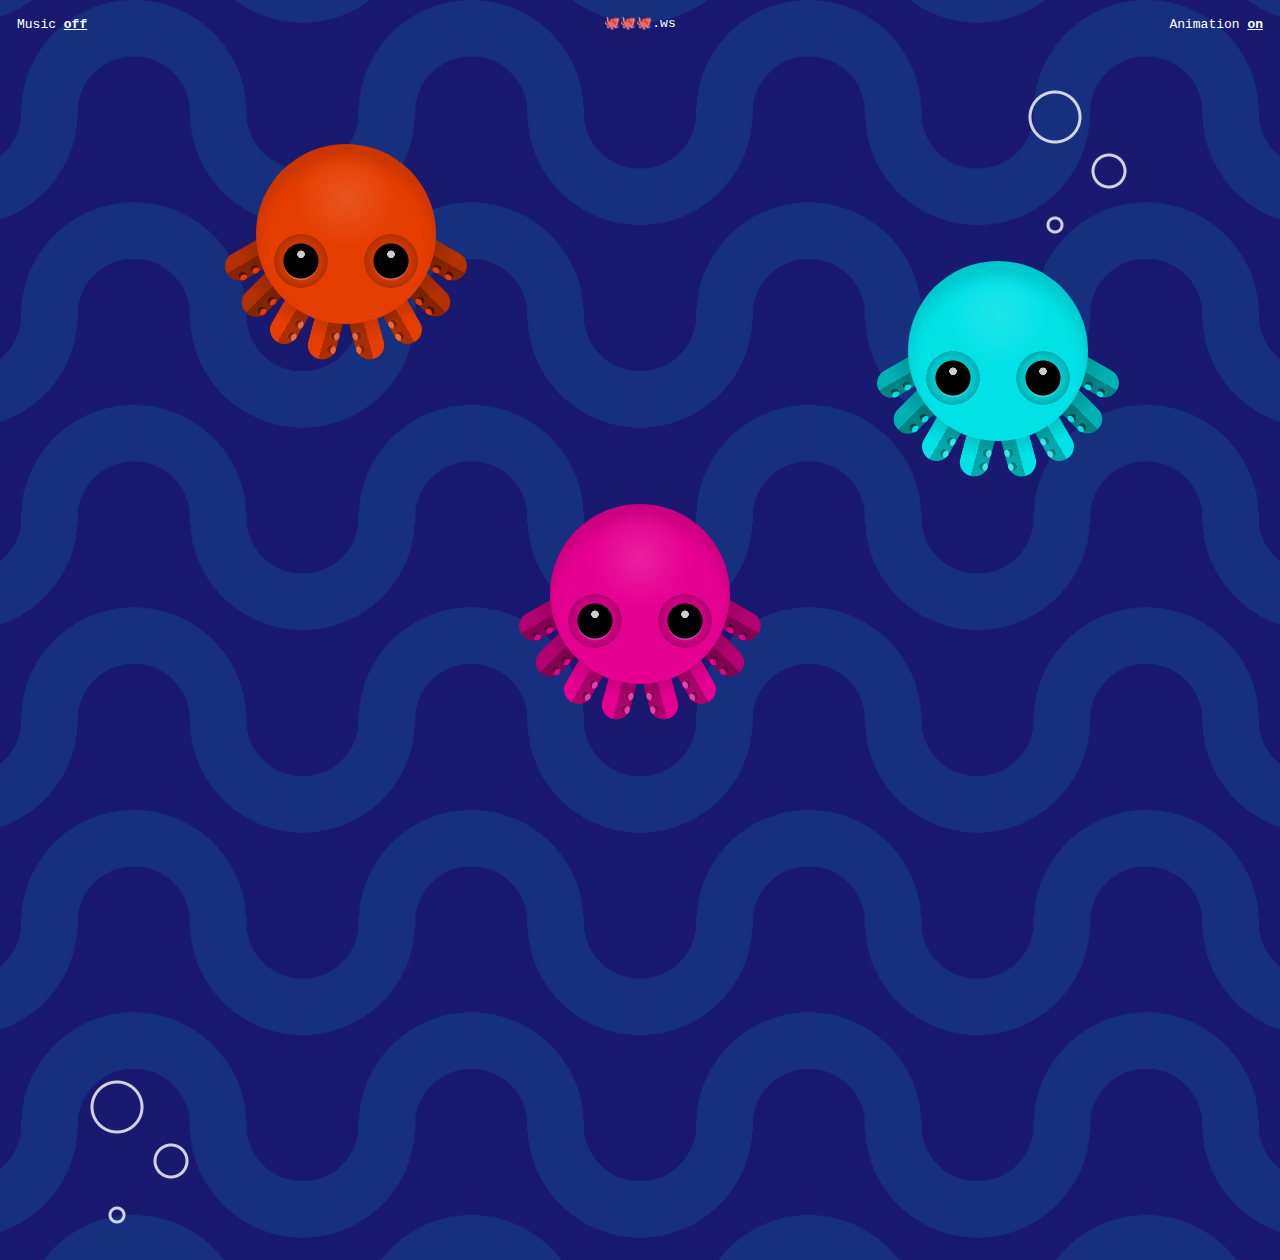
==== index.html @ 1b845355 "move to root" ====
<!DOCTYPE html> <html lang="en"> <head> <meta charset="UTF-8"> <meta name="viewport" content="width=device-width,initial-scale=1"> <title>🐙🐙🐙</title> <link rel="icon" href="https://fav.farm/🐙"> <link rel="stylesheet" href="styles.css"> </head> <body> <div class="🐙"> <div class="arm"></div> <div class="arm"></div> <div class="arm"></div> <div class="arm"></div> <div class="arm"></div> <div class="arm"></div> <div class="arm"></div> <div class="arm"></div> </div> <div class="🐙"> <div class="arm"></div> <div class="arm"></div> <div class="arm"></div> <div class="arm"></div> <div class="arm"></div> <div class="arm"></div> <div class="arm"></div> <div class="arm"></div> </div> <div class="🐙"> <div class="arm"></div> <div class="arm"></div> <div class="arm"></div> <div class="arm"></div> <div class="arm"></div> <div class="arm"></div> <div class="arm"></div> <div class="arm"></div> </div> <div class="⚪️"></div> <div class="⚪️"></div> <div class="aniToggle"> <input id="animate" name="animate" type="checkbox" checked="checked"> <label for="animate">Animation</label> </div> <div class="musicToggle"> <input id="music" name="music" type="checkbox"> <label for="music">Music</label> </div> <div id="player"></div> <a class="link" href="//🐙🐙🐙.ws">🐙🐙🐙.ws</a> <script> var tag = document.createElement("script");
      tag.src = "//www.youtube.com/iframe_api";
      var firstScriptTag = document.getElementsByTagName("script")[0];
      firstScriptTag.parentNode.insertBefore(tag, firstScriptTag);
      var player;
      function onYouTubeIframeAPIReady() {
        player = new YT.Player("player", {
          height: "0",
          width: "0",
          videoId: "JTszj4iZUMw",
          events: {
            onReady: onPlayerReady,
          },
        });
      }
      function onPlayerReady() {
        player.setVolume(50);
        music.addEventListener("change", () => {
          if (music.checked) {
            player.playVideo();
          } else {
            player.pauseVideo();
          }
        });
      } </script> </body> </html>
---- styles.css ----
@charset "UTF-8";@-webkit-keyframes down{0%{background-position:center 37.5vmin}to{background-position:center 37.5vmin;background-position:center calc(15vmin)}}@keyframes down{0%{background-position:center 37.5vmin}to{background-position:center 37.5vmin;background-position:center calc(15vmin)}}@-webkit-keyframes bounce{0%{margin-top:-4vmin}to{margin-top:0}}@keyframes bounce{0%{margin-top:-4vmin}to{margin-top:0}}@-webkit-keyframes float{0%{background-position:0 0;top:calc(100% + 20vmin);-webkit-transform:scale(1);transform:scale(1)}50%{background-position:5vmin 5vmin,7vmin 8vmin,5vmin 0;-webkit-transform:scale(2);transform:scale(2)}to{background-position:0 0;top:-20vmin;-webkit-transform:scale(1.5);transform:scale(1.5)}}@keyframes float{0%{background-position:0 0;top:calc(100% + 20vmin);-webkit-transform:scale(1);transform:scale(1)}50%{background-position:5vmin 5vmin,7vmin 8vmin,5vmin 0;-webkit-transform:scale(2);transform:scale(2)}to{background-position:0 0;top:-20vmin;-webkit-transform:scale(1.5);transform:scale(1.5)}}@-webkit-keyframes arm1{0%{-webkit-transform:translateX(-8.8vmin) rotate(60deg);transform:translateX(-8.8vmin) rotate(60deg)}to{-webkit-transform:translateX(-8.8vmin) rotate(75deg);transform:translateX(-8.8vmin) rotate(75deg)}}@keyframes arm1{0%{-webkit-transform:translateX(-8.8vmin) rotate(60deg);transform:translateX(-8.8vmin) rotate(60deg)}to{-webkit-transform:translateX(-8.8vmin) rotate(75deg);transform:translateX(-8.8vmin) rotate(75deg)}}@-webkit-keyframes arm2{0%{-webkit-transform:translateX(-7.2vmin) rotate(45deg);transform:translateX(-7.2vmin) rotate(45deg)}to{-webkit-transform:translateX(-7.2vmin) rotate(60deg);transform:translateX(-7.2vmin) rotate(60deg)}}@keyframes arm2{0%{-webkit-transform:translateX(-7.2vmin) rotate(45deg);transform:translateX(-7.2vmin) rotate(45deg)}to{-webkit-transform:translateX(-7.2vmin) rotate(60deg);transform:translateX(-7.2vmin) rotate(60deg)}}@-webkit-keyframes arm3{0%{-webkit-transform:translateX(-4.4vmin) rotate(30deg);transform:translateX(-4.4vmin) rotate(30deg)}to{-webkit-transform:translateX(-4.4vmin) rotate(45deg);transform:translateX(-4.4vmin) rotate(45deg)}}@keyframes arm3{0%{-webkit-transform:translateX(-4.4vmin) rotate(30deg);transform:translateX(-4.4vmin) rotate(30deg)}to{-webkit-transform:translateX(-4.4vmin) rotate(45deg);transform:translateX(-4.4vmin) rotate(45deg)}}@-webkit-keyframes arm4{0%{-webkit-transform:translateX(-.6vmin) rotate(15deg);transform:translateX(-.6vmin) rotate(15deg)}to{-webkit-transform:translateX(-.6vmin) rotate(30deg);transform:translateX(-.6vmin) rotate(30deg)}}@keyframes arm4{0%{-webkit-transform:translateX(-.6vmin) rotate(15deg);transform:translateX(-.6vmin) rotate(15deg)}to{-webkit-transform:translateX(-.6vmin) rotate(30deg);transform:translateX(-.6vmin) rotate(30deg)}}@-webkit-keyframes arm5{0%{-webkit-transform:translateX(.6vmin) rotate(-15deg);transform:translateX(.6vmin) rotate(-15deg)}to{-webkit-transform:translateX(.6vmin) rotate(-30deg);transform:translateX(.6vmin) rotate(-30deg)}}@keyframes arm5{0%{-webkit-transform:translateX(.6vmin) rotate(-15deg);transform:translateX(.6vmin) rotate(-15deg)}to{-webkit-transform:translateX(.6vmin) rotate(-30deg);transform:translateX(.6vmin) rotate(-30deg)}}@-webkit-keyframes arm6{0%{-webkit-transform:translateX(4.4vmin) rotate(-30deg);transform:translateX(4.4vmin) rotate(-30deg)}to{-webkit-transform:translateX(4.4vmin) rotate(-45deg);transform:translateX(4.4vmin) rotate(-45deg)}}@keyframes arm6{0%{-webkit-transform:translateX(4.4vmin) rotate(-30deg);transform:translateX(4.4vmin) rotate(-30deg)}to{-webkit-transform:translateX(4.4vmin) rotate(-45deg);transform:translateX(4.4vmin) rotate(-45deg)}}@-webkit-keyframes arm7{0%{-webkit-transform:translateX(7.2vmin) rotate(-45deg);transform:translateX(7.2vmin) rotate(-45deg)}to{-webkit-transform:translateX(7.2vmin) rotate(-60deg);transform:translateX(7.2vmin) rotate(-60deg)}}@keyframes arm7{0%{-webkit-transform:translateX(7.2vmin) rotate(-45deg);transform:translateX(7.2vmin) rotate(-45deg)}to{-webkit-transform:translateX(7.2vmin) rotate(-60deg);transform:translateX(7.2vmin) rotate(-60deg)}}@-webkit-keyframes arm8{0%{-webkit-transform:translateX(8.8vmin) rotate(-60deg);transform:translateX(8.8vmin) rotate(-60deg)}to{-webkit-transform:translateX(8.8vmin) rotate(-75deg);transform:translateX(8.8vmin) rotate(-75deg)}}@keyframes arm8{0%{-webkit-transform:translateX(8.8vmin) rotate(-60deg);transform:translateX(8.8vmin) rotate(-60deg)}to{-webkit-transform:translateX(8.8vmin) rotate(-75deg);transform:translateX(8.8vmin) rotate(-75deg)}}:root{--oct-1:322deg;--oct-2:16deg;--oct-3:181deg}body,html{height:100%}body{align-items:center;-webkit-animation:down 1s linear infinite paused;animation:down 1s linear infinite paused;background-color:#191970;background-image:radial-gradient(circle at 18.75vmin 0,transparent,transparent 6.25vmin,rgba(0,255,255,.1) 6.25vmin,rgba(0,255,255,.1) 12.5vmin,transparent 12.5vmin),radial-gradient(circle at 37.5vmin 22.5vmin,transparent,transparent 6.25vmin,rgba(0,255,255,.1) 6.25vmin,rgba(0,255,255,.1) 12.5vmin,transparent 12.5vmin),radial-gradient(circle at 0 22.5vmin,transparent,transparent 6.25vmin,rgba(0,255,255,.1) 6.25vmin,rgba(0,255,255,.1) 12.5vmin,transparent 12.5vmin);background-position:center 12.5vmin;background-size:37.5vmin 22.5vmin;display:flex;justify-content:center;margin:0;overflow:hidden}.🐙,.🐙::before{position:absolute}.🐙{--hue:100deg;-webkit-animation:bounce 1s infinite alternate paused;animation:bounce 1s infinite alternate paused;background-image:radial-gradient(circle at center 30%,rgba(255,255,255,.125),rgba(255,255,255,0) 33%);border-radius:100%;box-shadow:inset 0 1.6vmin 1.6vmin rgba(0,0,0,.125);flex:0 0 auto;height:20vmin;margin-top:-4vmin;width:20vmin}.🐙,.🐙 .arm{background-color:hwb(var(--hue) 0% 10%)}.🐙::before{background-image:radial-gradient(circle at 18.75% 37.5%,#fffc .4vmin,transparent .44vmin),radial-gradient(circle at 81.25% 37.5%,#fffc .4vmin,transparent .44vmin),radial-gradient(circle at 18.75%center,black 1.9vmin,transparent 2vmin),radial-gradient(circle at 81.25%center,black 1.9vmin,transparent 2vmin),radial-gradient(circle at 18.75% 53.33%,rgba(255,255,255,.33) 1.8vmin,transparent 2vmin),radial-gradient(circle at 81.25% 53.33%,rgba(255,255,255,.33) 1.8vmin,transparent 2vmin),radial-gradient(circle at 18.75%center,hwb(var(--hue) 0% 20%) 2.2vmin,hwb(var(--hue) 0% 30%) 2.92vmin,hwb(var(--hue) 0% 30%) 2.96vmin,transparent 3vmin),radial-gradient(circle at 81.25%center,hwb(var(--hue) 0% 20%) 2.2vmin,hwb(var(--hue) 0% 30%) 2.92vmin,hwb(var(--hue) 0% 30%) 2.96vmin,transparent 3vmin);height:30%;width:80%;bottom:20%;content:"";left:10%}.🐙 .arm::after,.🐙 .arm::before{background-color:hwb(var(--hue) 25% 10%);box-shadow:inset .4vmin 0 0 hwb(var(--hue) 0% 50%)}.🐙 .arm:nth-child(n+5)::after,.🐙 .arm:nth-child(n+5)::before{box-shadow:inset -.4vmin 0 0 hwb(var(--hue) 0% 50%)}.🐙 .arm:first-child,.🐙 .arm:last-child,.🐙 .arm:nth-child(2),.🐙 .arm:nth-child(7){background-color:hwb(var(--hue) 0% 30%)}.🐙 .arm:first-child::after,.🐙 .arm:first-child::before,.🐙 .arm:last-child::after,.🐙 .arm:last-child::before,.🐙 .arm:nth-child(2)::after,.🐙 .arm:nth-child(2)::before,.🐙 .arm:nth-child(7)::after,.🐙 .arm:nth-child(7)::before{background-color:hwb(var(--hue) 0% 10%)}.🐙 .arm:first-child::after,.🐙 .arm:first-child::before,.🐙 .arm:nth-child(2)::after,.🐙 .arm:nth-child(2)::before{box-shadow:inset .4vmin 0 0 hwb(var(--hue) 0% 70%)}.🐙 .arm:last-child::after,.🐙 .arm:last-child::before,.🐙 .arm:nth-child(7)::after,.🐙 .arm:nth-child(7)::before{box-shadow:inset -.4vmin 0 0 hwb(var(--hue) 0% 70%)}.🐙:nth-child(1){--hue:var(--oct-1)}.🐙:nth-child(2){--hue:var(--oct-2)}.🐙:nth-child(3){--hue:var(--oct-3)}.🐙:first-child{top:calc(50% + 10vmin)}.🐙:nth-child(2){left:20%;top:20%}.🐙:nth-child(3){right:15%;top:33%}.arm,.⚪️{position:absolute}.⚪️{-webkit-animation:float 5s linear infinite paused;animation:float 5s linear infinite paused;background-image:radial-gradient(circle at 3vmin 3vmin,transparent calc(3vmin - 4px),rgba(255,255,255,.8) calc(3vmin - 3px),rgba(255,255,255,.8) calc(3vmin - 1px),transparent 3vmin),radial-gradient(circle at 9vmin 9vmin,transparent calc(2vmin - 4px),rgba(255,255,255,.8) calc(2vmin - 3px),rgba(255,255,255,.8) calc(2vmin - 1px),transparent 2vmin),radial-gradient(circle at 3vmin 15vmin,transparent calc(1vmin - 4px),rgba(255,255,255,.8) calc(1vmin - 3px),rgba(255,255,255,.8) calc(1vmin - 1px),transparent 1vmin);height:20vmin;right:8vmin;top:10vmin;width:20vmin;z-index:-2}.⚪️+.⚪️{-webkit-animation-delay:2s;animation-delay:2s;bottom:10vmin;left:10vmin;top:calc(100% + 20vmin)}.arm{-webkit-animation:.5s linear infinite alternate paused;animation:.5s linear infinite alternate paused;border-radius:100px;bottom:0;height:32%;right:50%;width:16%;z-index:-1;background-image:linear-gradient(rgba(0,0,0,.25),transparent 67%),linear-gradient(to left,rgba(0,0,0,.25) 50%,transparent 50%)}.arm::after,.arm::before{border-radius:100%;bottom:12.5%;content:"";height:1vmin;position:absolute;right:0;width:1vmin}.arm::after{bottom:2.4vmin}.arm:nth-child(n+5){background-image:linear-gradient(rgba(0,0,0,.25),transparent 67%),linear-gradient(to right,rgba(0,0,0,.25) 50%,transparent 50%);left:50%}.arm:nth-child(n+5)::after,.arm:nth-child(n+5)::before{left:0}.arm:first-child{-webkit-animation-name:arm1;animation-name:arm1;margin-bottom:4vmin;-webkit-transform:translateX(-8.8vmin) rotate(60deg);transform:translateX(-8.8vmin) rotate(60deg)}.arm:nth-child(2){-webkit-animation-name:arm2;animation-name:arm2;margin-bottom:.4vmin;-webkit-transform:translateX(-7.2vmin) rotate(45deg);transform:translateX(-7.2vmin) rotate(45deg)}.arm:nth-child(3){-webkit-animation-name:arm3;animation-name:arm3;margin-bottom:-2.4vmin;-webkit-transform:translateX(-4.4vmin) rotate(30deg);transform:translateX(-4.4vmin) rotate(30deg)}.arm:nth-child(4),.arm:nth-child(5){-webkit-animation-name:arm4;animation-name:arm4;margin-bottom:-4vmin;-webkit-transform:translateX(-.6vmin) rotate(15deg);transform:translateX(-.6vmin) rotate(15deg)}.arm:nth-child(5){-webkit-animation-name:arm5;animation-name:arm5;-webkit-transform:translateX(.6vmin) rotate(-15deg);transform:translateX(.6vmin) rotate(-15deg)}.arm:nth-child(6){-webkit-animation-name:arm6;animation-name:arm6;margin-bottom:-2.4vmin;-webkit-transform:translateX(4.4vmin) rotate(-30deg);transform:translateX(4.4vmin) rotate(-30deg)}.arm:nth-child(7){-webkit-animation-name:arm7;animation-name:arm7;margin-bottom:.4vmin;-webkit-transform:translateX(7.2vmin) rotate(-45deg);transform:translateX(7.2vmin) rotate(-45deg)}.arm:last-child{-webkit-animation-name:arm8;animation-name:arm8;margin-bottom:4vmin;-webkit-transform:translateX(8.8vmin) rotate(-60deg);transform:translateX(8.8vmin) rotate(-60deg)}.aniToggle input,.musicToggle input{display:none}.aniToggle input:checked~label::after,.musicToggle input:checked~label::after{content:"on"}.aniToggle label,.musicToggle label,a{color:#fff;font-family:monospace;position:absolute}.aniToggle label,.musicToggle label{cursor:pointer;padding:.5rem;top:1vmin}.aniToggle label::after,.musicToggle label::after{content:"off";font-weight:700;margin-left:1ch;text-decoration:underline}.aniToggle label{right:1vmin}.musicToggle label{left:1vmin}a{border-radius:1rem;line-height:1;padding:.5rem 1rem;text-decoration:none;transition:background-color .5s}.link{top:1vmin}.link:hover{background-color:#ff4500}.viv{bottom:1vmin}.viv:hover{background-color:#078}body:has(#animate:checked),body:has(#animate:checked) .arm,body:has(#animate:checked) .⚪️,body:has(#animate:checked) .🐙{-webkit-animation-play-state:running;animation-play-state:running}
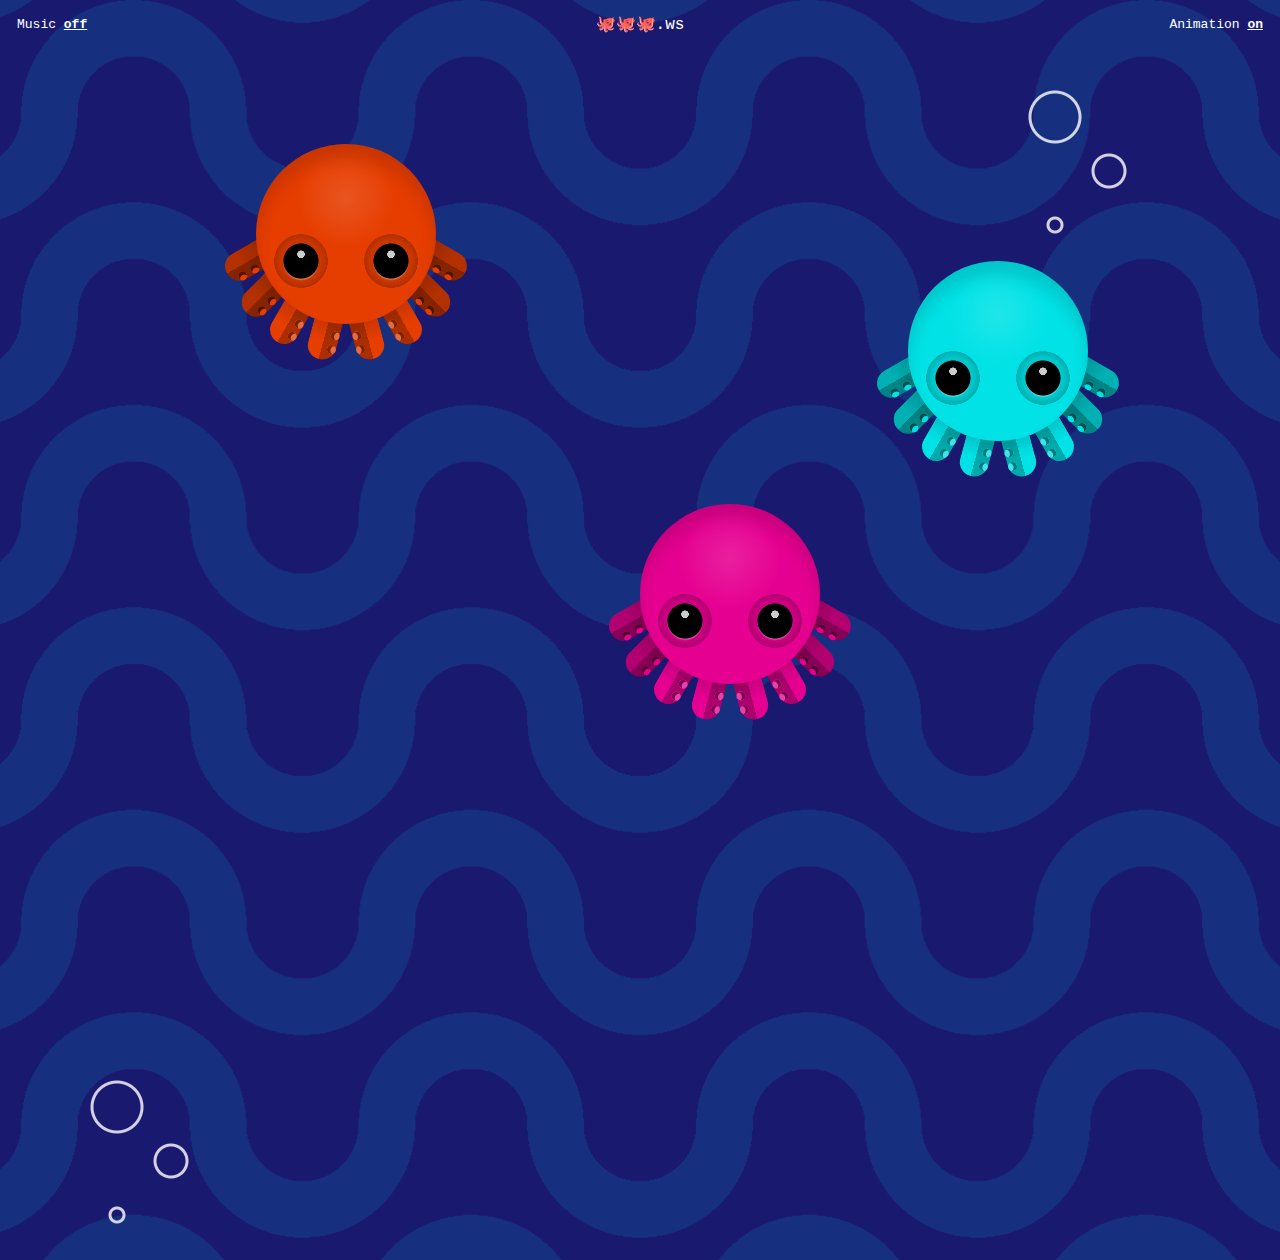
==== commit 67e37ee7: "Add hue sliders" ====
--- a/index.html
+++ b/index.html
@@ -1,4 +1,4 @@
-<!DOCTYPE html> <html lang="en"> <head> <meta charset="UTF-8"> <meta name="viewport" content="width=device-width,initial-scale=1"> <title>🐙🐙🐙</title> <link rel="icon" href="https://fav.farm/🐙"> <link rel="stylesheet" href="styles.css"> </head> <body> <div class="🐙"> <div class="arm"></div> <div class="arm"></div> <div class="arm"></div> <div class="arm"></div> <div class="arm"></div> <div class="arm"></div> <div class="arm"></div> <div class="arm"></div> </div> <div class="🐙"> <div class="arm"></div> <div class="arm"></div> <div class="arm"></div> <div class="arm"></div> <div class="arm"></div> <div class="arm"></div> <div class="arm"></div> <div class="arm"></div> </div> <div class="🐙"> <div class="arm"></div> <div class="arm"></div> <div class="arm"></div> <div class="arm"></div> <div class="arm"></div> <div class="arm"></div> <div class="arm"></div> <div class="arm"></div> </div> <div class="⚪️"></div> <div class="⚪️"></div> <div class="aniToggle"> <input id="animate" name="animate" type="checkbox" checked="checked"> <label for="animate">Animation</label> </div> <div class="musicToggle"> <input id="music" name="music" type="checkbox"> <label for="music">Music</label> </div> <div id="player"></div> <a class="link" href="//🐙🐙🐙.ws">🐙🐙🐙.ws</a> <script> var tag = document.createElement("script");
+<!DOCTYPE html> <html lang="en"> <head> <meta charset="UTF-8"> <meta name="viewport" content="width=device-width,initial-scale=1"> <meta name="description" content="Three octupuses, swimming in the sea. That's it. That's the webpage."> <title>🐙🐙🐙</title> <link rel="icon" href="https://fav.farm/🐙"> <link rel="stylesheet" href="styles.css"> </head> <body> <header> <label class="toggle" for="music">Music <input id="music" name="music" type="checkbox"></label> <label class="toggle" for="animate">Animation <input id="animate" name="animate" type="checkbox" checked="checked"></label> <a class="link" href="//🐙🐙🐙.ws"><h1>🐙🐙🐙.ws</h1></a> </header> <main> <label for="1️⃣" class="🐙"> <div class="arm"></div> <div class="arm"></div> <div class="arm"></div> <div class="arm"></div> <div class="arm"></div> <div class="arm"></div> <div class="arm"></div> <div class="arm"></div> <input type="range" id="1️⃣" name="1️⃣" min="0" max="360" value="322" step="1"> </label> <label for="2️⃣" class="🐙"> <div class="arm"></div> <div class="arm"></div> <div class="arm"></div> <div class="arm"></div> <div class="arm"></div> <div class="arm"></div> <div class="arm"></div> <div class="arm"></div> <input type="range" id="2️⃣" name="2️⃣" min="0" max="360" value="16" step="1"> </label> <label for="3️⃣" class="🐙"> <div class="arm"></div> <div class="arm"></div> <div class="arm"></div> <div class="arm"></div> <div class="arm"></div> <div class="arm"></div> <div class="arm"></div> <div class="arm"></div> <input type="range" id="3️⃣" name="3️⃣" min="0" max="360" value="181" step="1"> </label> <div class="⚪️"></div> <div class="⚪️"></div> </main> <footer><div id="player"></div></footer> <script src="script.js"></script> <script> var tag = document.createElement("script");
       tag.src = "//www.youtube.com/iframe_api";
       var firstScriptTag = document.getElementsByTagName("script")[0];
       firstScriptTag.parentNode.insertBefore(tag, firstScriptTag);
@@ -8,6 +8,10 @@
           height: "0",
           width: "0",
           videoId: "JTszj4iZUMw",
+          playerVars: {
+            disablekb: 1,
+            playsinline: 1,
+          },
           events: {
             onReady: onPlayerReady,
           },
--- a/styles.css
+++ b/styles.css
@@ -1 +1 @@
-@charset "UTF-8";@-webkit-keyframes down{0%{background-position:center 37.5vmin}to{background-position:center 37.5vmin;background-position:center calc(15vmin)}}@keyframes down{0%{background-position:center 37.5vmin}to{background-position:center 37.5vmin;background-position:center calc(15vmin)}}@-webkit-keyframes bounce{0%{margin-top:-4vmin}to{margin-top:0}}@keyframes bounce{0%{margin-top:-4vmin}to{margin-top:0}}@-webkit-keyframes float{0%{background-position:0 0;top:calc(100% + 20vmin);-webkit-transform:scale(1);transform:scale(1)}50%{background-position:5vmin 5vmin,7vmin 8vmin,5vmin 0;-webkit-transform:scale(2);transform:scale(2)}to{background-position:0 0;top:-20vmin;-webkit-transform:scale(1.5);transform:scale(1.5)}}@keyframes float{0%{background-position:0 0;top:calc(100% + 20vmin);-webkit-transform:scale(1);transform:scale(1)}50%{background-position:5vmin 5vmin,7vmin 8vmin,5vmin 0;-webkit-transform:scale(2);transform:scale(2)}to{background-position:0 0;top:-20vmin;-webkit-transform:scale(1.5);transform:scale(1.5)}}@-webkit-keyframes arm1{0%{-webkit-transform:translateX(-8.8vmin) rotate(60deg);transform:translateX(-8.8vmin) rotate(60deg)}to{-webkit-transform:translateX(-8.8vmin) rotate(75deg);transform:translateX(-8.8vmin) rotate(75deg)}}@keyframes arm1{0%{-webkit-transform:translateX(-8.8vmin) rotate(60deg);transform:translateX(-8.8vmin) rotate(60deg)}to{-webkit-transform:translateX(-8.8vmin) rotate(75deg);transform:translateX(-8.8vmin) rotate(75deg)}}@-webkit-keyframes arm2{0%{-webkit-transform:translateX(-7.2vmin) rotate(45deg);transform:translateX(-7.2vmin) rotate(45deg)}to{-webkit-transform:translateX(-7.2vmin) rotate(60deg);transform:translateX(-7.2vmin) rotate(60deg)}}@keyframes arm2{0%{-webkit-transform:translateX(-7.2vmin) rotate(45deg);transform:translateX(-7.2vmin) rotate(45deg)}to{-webkit-transform:translateX(-7.2vmin) rotate(60deg);transform:translateX(-7.2vmin) rotate(60deg)}}@-webkit-keyframes arm3{0%{-webkit-transform:translateX(-4.4vmin) rotate(30deg);transform:translateX(-4.4vmin) rotate(30deg)}to{-webkit-transform:translateX(-4.4vmin) rotate(45deg);transform:translateX(-4.4vmin) rotate(45deg)}}@keyframes arm3{0%{-webkit-transform:translateX(-4.4vmin) rotate(30deg);transform:translateX(-4.4vmin) rotate(30deg)}to{-webkit-transform:translateX(-4.4vmin) rotate(45deg);transform:translateX(-4.4vmin) rotate(45deg)}}@-webkit-keyframes arm4{0%{-webkit-transform:translateX(-.6vmin) rotate(15deg);transform:translateX(-.6vmin) rotate(15deg)}to{-webkit-transform:translateX(-.6vmin) rotate(30deg);transform:translateX(-.6vmin) rotate(30deg)}}@keyframes arm4{0%{-webkit-transform:translateX(-.6vmin) rotate(15deg);transform:translateX(-.6vmin) rotate(15deg)}to{-webkit-transform:translateX(-.6vmin) rotate(30deg);transform:translateX(-.6vmin) rotate(30deg)}}@-webkit-keyframes arm5{0%{-webkit-transform:translateX(.6vmin) rotate(-15deg);transform:translateX(.6vmin) rotate(-15deg)}to{-webkit-transform:translateX(.6vmin) rotate(-30deg);transform:translateX(.6vmin) rotate(-30deg)}}@keyframes arm5{0%{-webkit-transform:translateX(.6vmin) rotate(-15deg);transform:translateX(.6vmin) rotate(-15deg)}to{-webkit-transform:translateX(.6vmin) rotate(-30deg);transform:translateX(.6vmin) rotate(-30deg)}}@-webkit-keyframes arm6{0%{-webkit-transform:translateX(4.4vmin) rotate(-30deg);transform:translateX(4.4vmin) rotate(-30deg)}to{-webkit-transform:translateX(4.4vmin) rotate(-45deg);transform:translateX(4.4vmin) rotate(-45deg)}}@keyframes arm6{0%{-webkit-transform:translateX(4.4vmin) rotate(-30deg);transform:translateX(4.4vmin) rotate(-30deg)}to{-webkit-transform:translateX(4.4vmin) rotate(-45deg);transform:translateX(4.4vmin) rotate(-45deg)}}@-webkit-keyframes arm7{0%{-webkit-transform:translateX(7.2vmin) rotate(-45deg);transform:translateX(7.2vmin) rotate(-45deg)}to{-webkit-transform:translateX(7.2vmin) rotate(-60deg);transform:translateX(7.2vmin) rotate(-60deg)}}@keyframes arm7{0%{-webkit-transform:translateX(7.2vmin) rotate(-45deg);transform:translateX(7.2vmin) rotate(-45deg)}to{-webkit-transform:translateX(7.2vmin) rotate(-60deg);transform:translateX(7.2vmin) rotate(-60deg)}}@-webkit-keyframes arm8{0%{-webkit-transform:translateX(8.8vmin) rotate(-60deg);transform:translateX(8.8vmin) rotate(-60deg)}to{-webkit-transform:translateX(8.8vmin) rotate(-75deg);transform:translateX(8.8vmin) rotate(-75deg)}}@keyframes arm8{0%{-webkit-transform:translateX(8.8vmin) rotate(-60deg);transform:translateX(8.8vmin) rotate(-60deg)}to{-webkit-transform:translateX(8.8vmin) rotate(-75deg);transform:translateX(8.8vmin) rotate(-75deg)}}:root{--oct-1:322deg;--oct-2:16deg;--oct-3:181deg}body,html{height:100%}body{align-items:center;-webkit-animation:down 1s linear infinite paused;animation:down 1s linear infinite paused;background-color:#191970;background-image:radial-gradient(circle at 18.75vmin 0,transparent,transparent 6.25vmin,rgba(0,255,255,.1) 6.25vmin,rgba(0,255,255,.1) 12.5vmin,transparent 12.5vmin),radial-gradient(circle at 37.5vmin 22.5vmin,transparent,transparent 6.25vmin,rgba(0,255,255,.1) 6.25vmin,rgba(0,255,255,.1) 12.5vmin,transparent 12.5vmin),radial-gradient(circle at 0 22.5vmin,transparent,transparent 6.25vmin,rgba(0,255,255,.1) 6.25vmin,rgba(0,255,255,.1) 12.5vmin,transparent 12.5vmin);background-position:center 12.5vmin;background-size:37.5vmin 22.5vmin;display:flex;justify-content:center;margin:0;overflow:hidden}.🐙,.🐙::before{position:absolute}.🐙{--hue:100deg;-webkit-animation:bounce 1s infinite alternate paused;animation:bounce 1s infinite alternate paused;background-image:radial-gradient(circle at center 30%,rgba(255,255,255,.125),rgba(255,255,255,0) 33%);border-radius:100%;box-shadow:inset 0 1.6vmin 1.6vmin rgba(0,0,0,.125);flex:0 0 auto;height:20vmin;margin-top:-4vmin;width:20vmin}.🐙,.🐙 .arm{background-color:hwb(var(--hue) 0% 10%)}.🐙::before{background-image:radial-gradient(circle at 18.75% 37.5%,#fffc .4vmin,transparent .44vmin),radial-gradient(circle at 81.25% 37.5%,#fffc .4vmin,transparent .44vmin),radial-gradient(circle at 18.75%center,black 1.9vmin,transparent 2vmin),radial-gradient(circle at 81.25%center,black 1.9vmin,transparent 2vmin),radial-gradient(circle at 18.75% 53.33%,rgba(255,255,255,.33) 1.8vmin,transparent 2vmin),radial-gradient(circle at 81.25% 53.33%,rgba(255,255,255,.33) 1.8vmin,transparent 2vmin),radial-gradient(circle at 18.75%center,hwb(var(--hue) 0% 20%) 2.2vmin,hwb(var(--hue) 0% 30%) 2.92vmin,hwb(var(--hue) 0% 30%) 2.96vmin,transparent 3vmin),radial-gradient(circle at 81.25%center,hwb(var(--hue) 0% 20%) 2.2vmin,hwb(var(--hue) 0% 30%) 2.92vmin,hwb(var(--hue) 0% 30%) 2.96vmin,transparent 3vmin);height:30%;width:80%;bottom:20%;content:"";left:10%}.🐙 .arm::after,.🐙 .arm::before{background-color:hwb(var(--hue) 25% 10%);box-shadow:inset .4vmin 0 0 hwb(var(--hue) 0% 50%)}.🐙 .arm:nth-child(n+5)::after,.🐙 .arm:nth-child(n+5)::before{box-shadow:inset -.4vmin 0 0 hwb(var(--hue) 0% 50%)}.🐙 .arm:first-child,.🐙 .arm:last-child,.🐙 .arm:nth-child(2),.🐙 .arm:nth-child(7){background-color:hwb(var(--hue) 0% 30%)}.🐙 .arm:first-child::after,.🐙 .arm:first-child::before,.🐙 .arm:last-child::after,.🐙 .arm:last-child::before,.🐙 .arm:nth-child(2)::after,.🐙 .arm:nth-child(2)::before,.🐙 .arm:nth-child(7)::after,.🐙 .arm:nth-child(7)::before{background-color:hwb(var(--hue) 0% 10%)}.🐙 .arm:first-child::after,.🐙 .arm:first-child::before,.🐙 .arm:nth-child(2)::after,.🐙 .arm:nth-child(2)::before{box-shadow:inset .4vmin 0 0 hwb(var(--hue) 0% 70%)}.🐙 .arm:last-child::after,.🐙 .arm:last-child::before,.🐙 .arm:nth-child(7)::after,.🐙 .arm:nth-child(7)::before{box-shadow:inset -.4vmin 0 0 hwb(var(--hue) 0% 70%)}.🐙:nth-child(1){--hue:var(--oct-1)}.🐙:nth-child(2){--hue:var(--oct-2)}.🐙:nth-child(3){--hue:var(--oct-3)}.🐙:first-child{top:calc(50% + 10vmin)}.🐙:nth-child(2){left:20%;top:20%}.🐙:nth-child(3){right:15%;top:33%}.arm,.⚪️{position:absolute}.⚪️{-webkit-animation:float 5s linear infinite paused;animation:float 5s linear infinite paused;background-image:radial-gradient(circle at 3vmin 3vmin,transparent calc(3vmin - 4px),rgba(255,255,255,.8) calc(3vmin - 3px),rgba(255,255,255,.8) calc(3vmin - 1px),transparent 3vmin),radial-gradient(circle at 9vmin 9vmin,transparent calc(2vmin - 4px),rgba(255,255,255,.8) calc(2vmin - 3px),rgba(255,255,255,.8) calc(2vmin - 1px),transparent 2vmin),radial-gradient(circle at 3vmin 15vmin,transparent calc(1vmin - 4px),rgba(255,255,255,.8) calc(1vmin - 3px),rgba(255,255,255,.8) calc(1vmin - 1px),transparent 1vmin);height:20vmin;right:8vmin;top:10vmin;width:20vmin;z-index:-2}.⚪️+.⚪️{-webkit-animation-delay:2s;animation-delay:2s;bottom:10vmin;left:10vmin;top:calc(100% + 20vmin)}.arm{-webkit-animation:.5s linear infinite alternate paused;animation:.5s linear infinite alternate paused;border-radius:100px;bottom:0;height:32%;right:50%;width:16%;z-index:-1;background-image:linear-gradient(rgba(0,0,0,.25),transparent 67%),linear-gradient(to left,rgba(0,0,0,.25) 50%,transparent 50%)}.arm::after,.arm::before{border-radius:100%;bottom:12.5%;content:"";height:1vmin;position:absolute;right:0;width:1vmin}.arm::after{bottom:2.4vmin}.arm:nth-child(n+5){background-image:linear-gradient(rgba(0,0,0,.25),transparent 67%),linear-gradient(to right,rgba(0,0,0,.25) 50%,transparent 50%);left:50%}.arm:nth-child(n+5)::after,.arm:nth-child(n+5)::before{left:0}.arm:first-child{-webkit-animation-name:arm1;animation-name:arm1;margin-bottom:4vmin;-webkit-transform:translateX(-8.8vmin) rotate(60deg);transform:translateX(-8.8vmin) rotate(60deg)}.arm:nth-child(2){-webkit-animation-name:arm2;animation-name:arm2;margin-bottom:.4vmin;-webkit-transform:translateX(-7.2vmin) rotate(45deg);transform:translateX(-7.2vmin) rotate(45deg)}.arm:nth-child(3){-webkit-animation-name:arm3;animation-name:arm3;margin-bottom:-2.4vmin;-webkit-transform:translateX(-4.4vmin) rotate(30deg);transform:translateX(-4.4vmin) rotate(30deg)}.arm:nth-child(4),.arm:nth-child(5){-webkit-animation-name:arm4;animation-name:arm4;margin-bottom:-4vmin;-webkit-transform:translateX(-.6vmin) rotate(15deg);transform:translateX(-.6vmin) rotate(15deg)}.arm:nth-child(5){-webkit-animation-name:arm5;animation-name:arm5;-webkit-transform:translateX(.6vmin) rotate(-15deg);transform:translateX(.6vmin) rotate(-15deg)}.arm:nth-child(6){-webkit-animation-name:arm6;animation-name:arm6;margin-bottom:-2.4vmin;-webkit-transform:translateX(4.4vmin) rotate(-30deg);transform:translateX(4.4vmin) rotate(-30deg)}.arm:nth-child(7){-webkit-animation-name:arm7;animation-name:arm7;margin-bottom:.4vmin;-webkit-transform:translateX(7.2vmin) rotate(-45deg);transform:translateX(7.2vmin) rotate(-45deg)}.arm:last-child{-webkit-animation-name:arm8;animation-name:arm8;margin-bottom:4vmin;-webkit-transform:translateX(8.8vmin) rotate(-60deg);transform:translateX(8.8vmin) rotate(-60deg)}.aniToggle input,.musicToggle input{display:none}.aniToggle input:checked~label::after,.musicToggle input:checked~label::after{content:"on"}.aniToggle label,.musicToggle label,a{color:#fff;font-family:monospace;position:absolute}.aniToggle label,.musicToggle label{cursor:pointer;padding:.5rem;top:1vmin}.aniToggle label::after,.musicToggle label::after{content:"off";font-weight:700;margin-left:1ch;text-decoration:underline}.aniToggle label{right:1vmin}.musicToggle label{left:1vmin}a{border-radius:1rem;line-height:1;padding:.5rem 1rem;text-decoration:none;transition:background-color .5s}.link{top:1vmin}.link:hover{background-color:#ff4500}.viv{bottom:1vmin}.viv:hover{background-color:#078}body:has(#animate:checked),body:has(#animate:checked) .arm,body:has(#animate:checked) .⚪️,body:has(#animate:checked) .🐙{-webkit-animation-play-state:running;animation-play-state:running}+@charset "UTF-8";@-webkit-keyframes down{0%{background-position:center 37.5vmin}to{background-position:center 37.5vmin;background-position:center calc(15vmin)}}@keyframes down{0%{background-position:center 37.5vmin}to{background-position:center 37.5vmin;background-position:center calc(15vmin)}}@-webkit-keyframes bounce{0%{margin-top:-4vmin}to{margin-top:0}}@keyframes bounce{0%{margin-top:-4vmin}to{margin-top:0}}@-webkit-keyframes float{0%{background-position:0 0;top:calc(100% + 20vmin);-webkit-transform:scale(1);transform:scale(1)}50%{background-position:5vmin 5vmin,7vmin 8vmin,5vmin 0;-webkit-transform:scale(2);transform:scale(2)}to{background-position:0 0;top:-20vmin;-webkit-transform:scale(1.5);transform:scale(1.5)}}@keyframes float{0%{background-position:0 0;top:calc(100% + 20vmin);-webkit-transform:scale(1);transform:scale(1)}50%{background-position:5vmin 5vmin,7vmin 8vmin,5vmin 0;-webkit-transform:scale(2);transform:scale(2)}to{background-position:0 0;top:-20vmin;-webkit-transform:scale(1.5);transform:scale(1.5)}}@-webkit-keyframes arm1{0%{-webkit-transform:translateX(-8.8vmin) rotate(60deg);transform:translateX(-8.8vmin) rotate(60deg)}to{-webkit-transform:translateX(-8.8vmin) rotate(75deg);transform:translateX(-8.8vmin) rotate(75deg)}}@keyframes arm1{0%{-webkit-transform:translateX(-8.8vmin) rotate(60deg);transform:translateX(-8.8vmin) rotate(60deg)}to{-webkit-transform:translateX(-8.8vmin) rotate(75deg);transform:translateX(-8.8vmin) rotate(75deg)}}@-webkit-keyframes arm2{0%{-webkit-transform:translateX(-7.2vmin) rotate(45deg);transform:translateX(-7.2vmin) rotate(45deg)}to{-webkit-transform:translateX(-7.2vmin) rotate(60deg);transform:translateX(-7.2vmin) rotate(60deg)}}@keyframes arm2{0%{-webkit-transform:translateX(-7.2vmin) rotate(45deg);transform:translateX(-7.2vmin) rotate(45deg)}to{-webkit-transform:translateX(-7.2vmin) rotate(60deg);transform:translateX(-7.2vmin) rotate(60deg)}}@-webkit-keyframes arm3{0%{-webkit-transform:translateX(-4.4vmin) rotate(30deg);transform:translateX(-4.4vmin) rotate(30deg)}to{-webkit-transform:translateX(-4.4vmin) rotate(45deg);transform:translateX(-4.4vmin) rotate(45deg)}}@keyframes arm3{0%{-webkit-transform:translateX(-4.4vmin) rotate(30deg);transform:translateX(-4.4vmin) rotate(30deg)}to{-webkit-transform:translateX(-4.4vmin) rotate(45deg);transform:translateX(-4.4vmin) rotate(45deg)}}@-webkit-keyframes arm4{0%{-webkit-transform:translateX(-.6vmin) rotate(15deg);transform:translateX(-.6vmin) rotate(15deg)}to{-webkit-transform:translateX(-.6vmin) rotate(30deg);transform:translateX(-.6vmin) rotate(30deg)}}@keyframes arm4{0%{-webkit-transform:translateX(-.6vmin) rotate(15deg);transform:translateX(-.6vmin) rotate(15deg)}to{-webkit-transform:translateX(-.6vmin) rotate(30deg);transform:translateX(-.6vmin) rotate(30deg)}}@-webkit-keyframes arm5{0%{-webkit-transform:translateX(.6vmin) rotate(-15deg);transform:translateX(.6vmin) rotate(-15deg)}to{-webkit-transform:translateX(.6vmin) rotate(-30deg);transform:translateX(.6vmin) rotate(-30deg)}}@keyframes arm5{0%{-webkit-transform:translateX(.6vmin) rotate(-15deg);transform:translateX(.6vmin) rotate(-15deg)}to{-webkit-transform:translateX(.6vmin) rotate(-30deg);transform:translateX(.6vmin) rotate(-30deg)}}@-webkit-keyframes arm6{0%{-webkit-transform:translateX(4.4vmin) rotate(-30deg);transform:translateX(4.4vmin) rotate(-30deg)}to{-webkit-transform:translateX(4.4vmin) rotate(-45deg);transform:translateX(4.4vmin) rotate(-45deg)}}@keyframes arm6{0%{-webkit-transform:translateX(4.4vmin) rotate(-30deg);transform:translateX(4.4vmin) rotate(-30deg)}to{-webkit-transform:translateX(4.4vmin) rotate(-45deg);transform:translateX(4.4vmin) rotate(-45deg)}}@-webkit-keyframes arm7{0%{-webkit-transform:translateX(7.2vmin) rotate(-45deg);transform:translateX(7.2vmin) rotate(-45deg)}to{-webkit-transform:translateX(7.2vmin) rotate(-60deg);transform:translateX(7.2vmin) rotate(-60deg)}}@keyframes arm7{0%{-webkit-transform:translateX(7.2vmin) rotate(-45deg);transform:translateX(7.2vmin) rotate(-45deg)}to{-webkit-transform:translateX(7.2vmin) rotate(-60deg);transform:translateX(7.2vmin) rotate(-60deg)}}@-webkit-keyframes arm8{0%{-webkit-transform:translateX(8.8vmin) rotate(-60deg);transform:translateX(8.8vmin) rotate(-60deg)}to{-webkit-transform:translateX(8.8vmin) rotate(-75deg);transform:translateX(8.8vmin) rotate(-75deg)}}@keyframes arm8{0%{-webkit-transform:translateX(8.8vmin) rotate(-60deg);transform:translateX(8.8vmin) rotate(-60deg)}to{-webkit-transform:translateX(8.8vmin) rotate(-75deg);transform:translateX(8.8vmin) rotate(-75deg)}}:root{--oct-1:322deg;--oct-2:16deg;--oct-3:181deg}body,html{height:100%}body{align-items:center;-webkit-animation:down 1s linear infinite paused;animation:down 1s linear infinite paused;background-color:#191970;background-image:radial-gradient(circle at 18.75vmin 0,transparent,transparent 6.25vmin,rgba(0,255,255,.1) 6.25vmin,rgba(0,255,255,.1) 12.5vmin,transparent 12.5vmin),radial-gradient(circle at 37.5vmin 22.5vmin,transparent,transparent 6.25vmin,rgba(0,255,255,.1) 6.25vmin,rgba(0,255,255,.1) 12.5vmin,transparent 12.5vmin),radial-gradient(circle at 0 22.5vmin,transparent,transparent 6.25vmin,rgba(0,255,255,.1) 6.25vmin,rgba(0,255,255,.1) 12.5vmin,transparent 12.5vmin);background-position:center 12.5vmin;background-size:37.5vmin 22.5vmin;display:flex;justify-content:center;margin:0;overflow:hidden}.🐙,.🐙::before{position:absolute}.🐙{--hue:100deg;-webkit-animation:bounce 1s infinite alternate paused;animation:bounce 1s infinite alternate paused;background-image:radial-gradient(circle at center 30%,rgba(255,255,255,.125),rgba(255,255,255,0) 33%);border-radius:100%;box-shadow:inset 0 1.6vmin 1.6vmin rgba(0,0,0,.125);flex:0 0 auto;height:20vmin;margin-top:-4vmin;width:20vmin}.🐙,.🐙 .arm{background-color:hwb(var(--hue) 0% 10%)}.🐙::before{background-image:radial-gradient(circle at 18.75% 37.5%,#fffc .4vmin,transparent .44vmin),radial-gradient(circle at 81.25% 37.5%,#fffc .4vmin,transparent .44vmin),radial-gradient(circle at 18.75%center,black 1.9vmin,transparent 2vmin),radial-gradient(circle at 81.25%center,black 1.9vmin,transparent 2vmin),radial-gradient(circle at 18.75% 53.33%,rgba(255,255,255,.33) 1.8vmin,transparent 2vmin),radial-gradient(circle at 81.25% 53.33%,rgba(255,255,255,.33) 1.8vmin,transparent 2vmin),radial-gradient(circle at 18.75%center,hwb(var(--hue) 0% 20%) 2.2vmin,hwb(var(--hue) 0% 30%) 2.92vmin,hwb(var(--hue) 0% 30%) 2.96vmin,transparent 3vmin),radial-gradient(circle at 81.25%center,hwb(var(--hue) 0% 20%) 2.2vmin,hwb(var(--hue) 0% 30%) 2.92vmin,hwb(var(--hue) 0% 30%) 2.96vmin,transparent 3vmin);height:30%;width:80%;bottom:20%;content:"";left:10%}.🐙 .arm::after,.🐙 .arm::before{background-color:hwb(var(--hue) 25% 10%);box-shadow:inset .4vmin 0 0 hwb(var(--hue) 0% 50%)}.🐙 .arm:nth-child(n+5)::after,.🐙 .arm:nth-child(n+5)::before{box-shadow:inset -.4vmin 0 0 hwb(var(--hue) 0% 50%)}.🐙 .arm:first-child,.🐙 .arm:nth-child(2),.🐙 .arm:nth-child(7),.🐙 .arm:nth-child(8){background-color:hwb(var(--hue) 0% 30%)}.🐙 .arm:first-child::after,.🐙 .arm:first-child::before,.🐙 .arm:nth-child(2)::after,.🐙 .arm:nth-child(2)::before,.🐙 .arm:nth-child(7)::after,.🐙 .arm:nth-child(7)::before,.🐙 .arm:nth-child(8)::after,.🐙 .arm:nth-child(8)::before{background-color:hwb(var(--hue) 0% 10%)}.🐙 .arm:first-child::after,.🐙 .arm:first-child::before,.🐙 .arm:nth-child(2)::after,.🐙 .arm:nth-child(2)::before{box-shadow:inset .4vmin 0 0 hwb(var(--hue) 0% 70%)}.🐙 .arm:nth-child(7)::after,.🐙 .arm:nth-child(7)::before,.🐙 .arm:nth-child(8)::after,.🐙 .arm:nth-child(8)::before{box-shadow:inset -.4vmin 0 0 hwb(var(--hue) 0% 70%)}.🐙:nth-child(1){--hue:var(--oct-1)}.🐙:nth-child(2){--hue:var(--oct-2);left:20%;top:20%}.🐙:nth-child(3){--hue:var(--oct-3);right:15%;top:33%}.🐙:first-child{top:calc(50% + 10vmin)}.arm,.⚪️{position:absolute}.⚪️{-webkit-animation:float 5s linear infinite paused;animation:float 5s linear infinite paused;background-image:radial-gradient(circle at 3vmin 3vmin,transparent calc(3vmin - 4px),rgba(255,255,255,.8) calc(3vmin - 3px),rgba(255,255,255,.8) calc(3vmin - 1px),transparent 3vmin),radial-gradient(circle at 9vmin 9vmin,transparent calc(2vmin - 4px),rgba(255,255,255,.8) calc(2vmin - 3px),rgba(255,255,255,.8) calc(2vmin - 1px),transparent 2vmin),radial-gradient(circle at 3vmin 15vmin,transparent calc(1vmin - 4px),rgba(255,255,255,.8) calc(1vmin - 3px),rgba(255,255,255,.8) calc(1vmin - 1px),transparent 1vmin);height:20vmin;right:8vmin;top:10vmin;width:20vmin;z-index:-2}.⚪️+.⚪️{-webkit-animation-delay:2s;animation-delay:2s;bottom:10vmin;left:10vmin;top:calc(100% + 20vmin)}.arm{-webkit-animation:.5s linear infinite alternate paused;animation:.5s linear infinite alternate paused;border-radius:100px;bottom:0;height:32%;right:50%;-webkit-transform-origin:center;transform-origin:center;width:16%;z-index:-1;background-image:linear-gradient(rgba(0,0,0,.25),transparent 67%),linear-gradient(to left,rgba(0,0,0,.25) 50%,transparent 50%)}.arm::after,.arm::before{border-radius:100%;bottom:12.5%;content:"";height:1vmin;position:absolute;right:0;width:1vmin}.arm::after{bottom:2.4vmin}.arm:nth-child(n+5){background-image:linear-gradient(rgba(0,0,0,.25),transparent 67%),linear-gradient(to right,rgba(0,0,0,.25) 50%,transparent 50%);left:50%}.arm:nth-child(n+5)::after,.arm:nth-child(n+5)::before{left:0}.arm:first-child{-webkit-animation-name:arm1;animation-name:arm1;margin-bottom:4vmin;-webkit-transform:translateX(-8.8vmin) rotate(60deg);transform:translateX(-8.8vmin) rotate(60deg)}.arm:nth-child(2){-webkit-animation-name:arm2;animation-name:arm2;margin-bottom:.4vmin;-webkit-transform:translateX(-7.2vmin) rotate(45deg);transform:translateX(-7.2vmin) rotate(45deg)}.arm:nth-child(3){-webkit-animation-name:arm3;animation-name:arm3;margin-bottom:-2.4vmin;-webkit-transform:translateX(-4.4vmin) rotate(30deg);transform:translateX(-4.4vmin) rotate(30deg)}.arm:nth-child(4),.arm:nth-child(5){-webkit-animation-name:arm4;animation-name:arm4;margin-bottom:-4vmin;-webkit-transform:translateX(-.6vmin) rotate(15deg);transform:translateX(-.6vmin) rotate(15deg)}.arm:nth-child(5){-webkit-animation-name:arm5;animation-name:arm5;-webkit-transform:translateX(.6vmin) rotate(-15deg);transform:translateX(.6vmin) rotate(-15deg)}.arm:nth-child(6){-webkit-animation-name:arm6;animation-name:arm6;margin-bottom:-2.4vmin;-webkit-transform:translateX(4.4vmin) rotate(-30deg);transform:translateX(4.4vmin) rotate(-30deg)}.arm:nth-child(7){-webkit-animation-name:arm7;animation-name:arm7;margin-bottom:.4vmin;-webkit-transform:translateX(7.2vmin) rotate(-45deg);transform:translateX(7.2vmin) rotate(-45deg)}.arm:nth-child(8){-webkit-animation-name:arm8;animation-name:arm8;margin-bottom:4vmin;-webkit-transform:translateX(8.8vmin) rotate(-60deg);transform:translateX(8.8vmin) rotate(-60deg)}.toggle{color:#fff;cursor:pointer;font-family:monospace;padding:.5rem;position:absolute;top:1vmin;left:1vmin}.toggle+.toggle{left:auto;right:1vmin}.toggle:focus-within{background-color:hwb(322deg 0% 20%);border-radius:100px}.toggle::after{content:"off";font-weight:700;text-decoration:underline}.toggle:has(input:checked)::after{content:"on"}.toggle input{height:0;margin:0;opacity:0;width:0}a{border-radius:1rem;color:#fff;font-family:monospace;padding:.5rem 1rem;position:absolute;text-decoration:none;transition:background-color .5s}.link{left:0;margin:auto;right:0;text-align:center;top:1vmin;width:12ch}.link:hover{background-color:#ff4500}.viv{bottom:1vmin}.viv:hover{background-color:#078}body:has(#animate:checked),body:has(#animate:checked) .arm,body:has(#animate:checked) .⚪️,body:has(#animate:checked) .🐙{-webkit-animation-play-state:running;animation-play-state:running}input[type=range]{-webkit-appearance:none;-moz-appearance:none;appearance:none;background-image:linear-gradient(to right,hwb(0deg 0% 0%),hwb(36deg 0% 0%),hwb(72deg 0% 0%),hwb(108deg 0% 0%),hwb(144deg 0% 0%),hwb(180deg 0% 0%),hwb(216deg 0% 0%),hwb(252deg 0% 0%),hwb(288deg 0% 0%),hwb(324deg 0% 0%),hwb(360deg 0% 0%));border-radius:100px;opacity:0}label:focus-within input[type=range]{left:-25%;opacity:1;position:absolute;top:-2rem;width:150%}h1{font-size:1rem;font-weight:400;line-height:1;margin:0}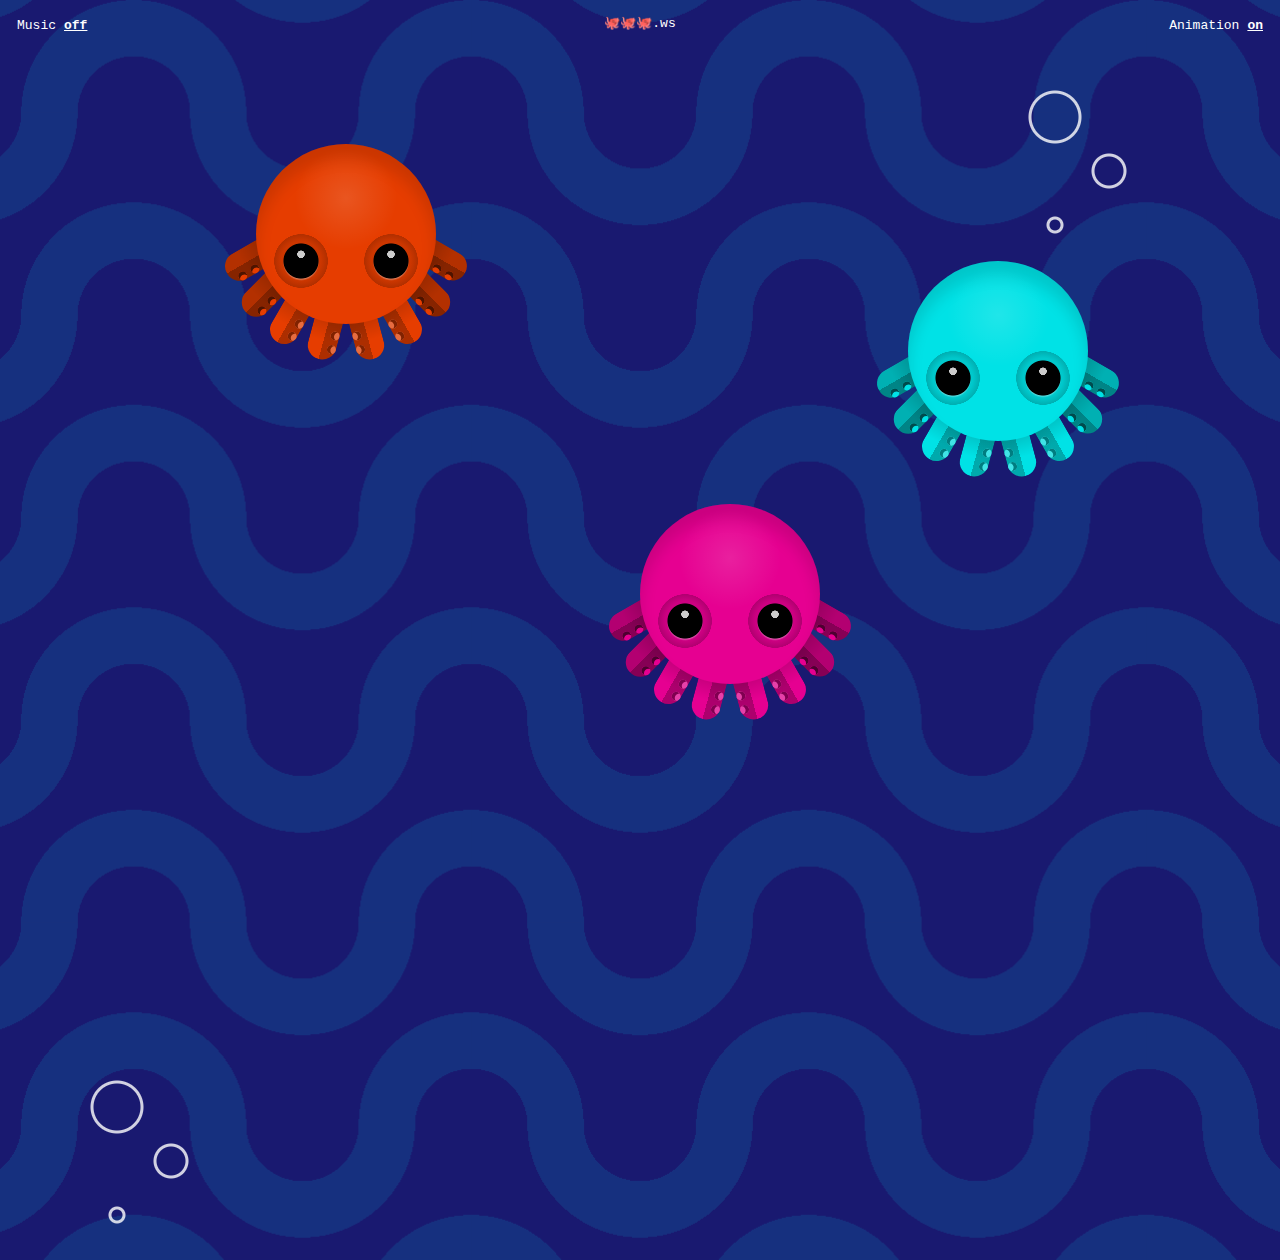
==== commit d313e223: "replace music" ====
--- a/index.html
+++ b/index.html
@@ -1,29 +1 @@
-<!DOCTYPE html> <html lang="en"> <head> <meta charset="UTF-8"> <meta name="viewport" content="width=device-width,initial-scale=1"> <meta name="description" content="Three octupuses, swimming in the sea. That's it. That's the webpage."> <title>🐙🐙🐙</title> <link rel="icon" href="https://fav.farm/🐙"> <link rel="stylesheet" href="styles.css"> </head> <body> <header> <label class="toggle" for="music">Music <input id="music" name="music" type="checkbox"></label> <label class="toggle" for="animate">Animation <input id="animate" name="animate" type="checkbox" checked="checked"></label> <a class="link" href="//🐙🐙🐙.ws"><h1>🐙🐙🐙.ws</h1></a> </header> <main> <label for="1️⃣" class="🐙"> <div class="arm"></div> <div class="arm"></div> <div class="arm"></div> <div class="arm"></div> <div class="arm"></div> <div class="arm"></div> <div class="arm"></div> <div class="arm"></div> <input type="range" id="1️⃣" name="1️⃣" min="0" max="360" value="322" step="1"> </label> <label for="2️⃣" class="🐙"> <div class="arm"></div> <div class="arm"></div> <div class="arm"></div> <div class="arm"></div> <div class="arm"></div> <div class="arm"></div> <div class="arm"></div> <div class="arm"></div> <input type="range" id="2️⃣" name="2️⃣" min="0" max="360" value="16" step="1"> </label> <label for="3️⃣" class="🐙"> <div class="arm"></div> <div class="arm"></div> <div class="arm"></div> <div class="arm"></div> <div class="arm"></div> <div class="arm"></div> <div class="arm"></div> <div class="arm"></div> <input type="range" id="3️⃣" name="3️⃣" min="0" max="360" value="181" step="1"> </label> <div class="⚪️"></div> <div class="⚪️"></div> </main> <footer><div id="player"></div></footer> <script src="script.js"></script> <script> var tag = document.createElement("script");
-      tag.src = "//www.youtube.com/iframe_api";
-      var firstScriptTag = document.getElementsByTagName("script")[0];
-      firstScriptTag.parentNode.insertBefore(tag, firstScriptTag);
-      var player;
-      function onYouTubeIframeAPIReady() {
-        player = new YT.Player("player", {
-          height: "0",
-          width: "0",
-          videoId: "JTszj4iZUMw",
-          playerVars: {
-            disablekb: 1,
-            playsinline: 1,
-          },
-          events: {
-            onReady: onPlayerReady,
-          },
-        });
-      }
-      function onPlayerReady() {
-        player.setVolume(50);
-        music.addEventListener("change", () => {
-          if (music.checked) {
-            player.playVideo();
-          } else {
-            player.pauseVideo();
-          }
-        });
-      } </script> </body> </html> +<!DOCTYPE html> <html lang="en"> <head> <meta charset="UTF-8"> <meta name="viewport" content="width=device-width,initial-scale=1"> <meta name="description" content="Three octupuses, swimming in the sea. That's it. That's the webpage."> <title>🐙🐙🐙</title> <link rel="icon" href="https://fav.farm/🐙"> <link rel="stylesheet" href="styles.css"> </head> <body> <header> <div class="music"> <label for="music" class="toggle pill">Music <input id="music" name="music" type="checkbox"></label> <label for="volume" class="pill">🔉 <input id="volume" type="range" min="0" max="1" step="0.01"></label> </div> <label class="toggle pill" for="animate">Animation <input id="animate" name="animate" type="checkbox" checked="checked"></label> <a class="link" href="//🐙🐙🐙.ws"><h1>🐙🐙🐙.ws</h1></a> </header> <main> <label for="1️⃣" class="🐙"> <div class="arm"></div> <div class="arm"></div> <div class="arm"></div> <div class="arm"></div> <div class="arm"></div> <div class="arm"></div> <div class="arm"></div> <div class="arm"></div> <input type="range" id="1️⃣" name="1️⃣" min="0" max="360" value="322" step="1"> </label> <label for="2️⃣" class="🐙"> <div class="arm"></div> <div class="arm"></div> <div class="arm"></div> <div class="arm"></div> <div class="arm"></div> <div class="arm"></div> <div class="arm"></div> <div class="arm"></div> <input type="range" id="2️⃣" name="2️⃣" min="0" max="360" value="16" step="1"> </label> <label for="3️⃣" class="🐙"> <div class="arm"></div> <div class="arm"></div> <div class="arm"></div> <div class="arm"></div> <div class="arm"></div> <div class="arm"></div> <div class="arm"></div> <div class="arm"></div> <input type="range" id="3️⃣" name="3️⃣" min="0" max="360" value="181" step="1"> </label> <div class="⚪️"></div> <div class="⚪️"></div> </main> <footer> <audio disableremoteplayback loop preload> <source src="https://res.cloudinary.com/drmor38ma/video/upload/3octi/tdrnnrudsmwm8pckn6iu.aac" type="audio/aac"> <source src="https://res.cloudinary.com/drmor38ma/video/upload/3octi/tdrnnrudsmwm8pckn6iu.ogg" type="audio/ogg"> <source src="https://res.cloudinary.com/drmor38ma/video/upload/3octi/tdrnnrudsmwm8pckn6iu.mp3" type="audio/mpeg"> </audio> </footer> <script src="script.js"></script> </body> </html> --- a/styles.css
+++ b/styles.css
@@ -1 +1 @@
-@charset "UTF-8";@-webkit-keyframes down{0%{background-position:center 37.5vmin}to{background-position:center 37.5vmin;background-position:center calc(15vmin)}}@keyframes down{0%{background-position:center 37.5vmin}to{background-position:center 37.5vmin;background-position:center calc(15vmin)}}@-webkit-keyframes bounce{0%{margin-top:-4vmin}to{margin-top:0}}@keyframes bounce{0%{margin-top:-4vmin}to{margin-top:0}}@-webkit-keyframes float{0%{background-position:0 0;top:calc(100% + 20vmin);-webkit-transform:scale(1);transform:scale(1)}50%{background-position:5vmin 5vmin,7vmin 8vmin,5vmin 0;-webkit-transform:scale(2);transform:scale(2)}to{background-position:0 0;top:-20vmin;-webkit-transform:scale(1.5);transform:scale(1.5)}}@keyframes float{0%{background-position:0 0;top:calc(100% + 20vmin);-webkit-transform:scale(1);transform:scale(1)}50%{background-position:5vmin 5vmin,7vmin 8vmin,5vmin 0;-webkit-transform:scale(2);transform:scale(2)}to{background-position:0 0;top:-20vmin;-webkit-transform:scale(1.5);transform:scale(1.5)}}@-webkit-keyframes arm1{0%{-webkit-transform:translateX(-8.8vmin) rotate(60deg);transform:translateX(-8.8vmin) rotate(60deg)}to{-webkit-transform:translateX(-8.8vmin) rotate(75deg);transform:translateX(-8.8vmin) rotate(75deg)}}@keyframes arm1{0%{-webkit-transform:translateX(-8.8vmin) rotate(60deg);transform:translateX(-8.8vmin) rotate(60deg)}to{-webkit-transform:translateX(-8.8vmin) rotate(75deg);transform:translateX(-8.8vmin) rotate(75deg)}}@-webkit-keyframes arm2{0%{-webkit-transform:translateX(-7.2vmin) rotate(45deg);transform:translateX(-7.2vmin) rotate(45deg)}to{-webkit-transform:translateX(-7.2vmin) rotate(60deg);transform:translateX(-7.2vmin) rotate(60deg)}}@keyframes arm2{0%{-webkit-transform:translateX(-7.2vmin) rotate(45deg);transform:translateX(-7.2vmin) rotate(45deg)}to{-webkit-transform:translateX(-7.2vmin) rotate(60deg);transform:translateX(-7.2vmin) rotate(60deg)}}@-webkit-keyframes arm3{0%{-webkit-transform:translateX(-4.4vmin) rotate(30deg);transform:translateX(-4.4vmin) rotate(30deg)}to{-webkit-transform:translateX(-4.4vmin) rotate(45deg);transform:translateX(-4.4vmin) rotate(45deg)}}@keyframes arm3{0%{-webkit-transform:translateX(-4.4vmin) rotate(30deg);transform:translateX(-4.4vmin) rotate(30deg)}to{-webkit-transform:translateX(-4.4vmin) rotate(45deg);transform:translateX(-4.4vmin) rotate(45deg)}}@-webkit-keyframes arm4{0%{-webkit-transform:translateX(-.6vmin) rotate(15deg);transform:translateX(-.6vmin) rotate(15deg)}to{-webkit-transform:translateX(-.6vmin) rotate(30deg);transform:translateX(-.6vmin) rotate(30deg)}}@keyframes arm4{0%{-webkit-transform:translateX(-.6vmin) rotate(15deg);transform:translateX(-.6vmin) rotate(15deg)}to{-webkit-transform:translateX(-.6vmin) rotate(30deg);transform:translateX(-.6vmin) rotate(30deg)}}@-webkit-keyframes arm5{0%{-webkit-transform:translateX(.6vmin) rotate(-15deg);transform:translateX(.6vmin) rotate(-15deg)}to{-webkit-transform:translateX(.6vmin) rotate(-30deg);transform:translateX(.6vmin) rotate(-30deg)}}@keyframes arm5{0%{-webkit-transform:translateX(.6vmin) rotate(-15deg);transform:translateX(.6vmin) rotate(-15deg)}to{-webkit-transform:translateX(.6vmin) rotate(-30deg);transform:translateX(.6vmin) rotate(-30deg)}}@-webkit-keyframes arm6{0%{-webkit-transform:translateX(4.4vmin) rotate(-30deg);transform:translateX(4.4vmin) rotate(-30deg)}to{-webkit-transform:translateX(4.4vmin) rotate(-45deg);transform:translateX(4.4vmin) rotate(-45deg)}}@keyframes arm6{0%{-webkit-transform:translateX(4.4vmin) rotate(-30deg);transform:translateX(4.4vmin) rotate(-30deg)}to{-webkit-transform:translateX(4.4vmin) rotate(-45deg);transform:translateX(4.4vmin) rotate(-45deg)}}@-webkit-keyframes arm7{0%{-webkit-transform:translateX(7.2vmin) rotate(-45deg);transform:translateX(7.2vmin) rotate(-45deg)}to{-webkit-transform:translateX(7.2vmin) rotate(-60deg);transform:translateX(7.2vmin) rotate(-60deg)}}@keyframes arm7{0%{-webkit-transform:translateX(7.2vmin) rotate(-45deg);transform:translateX(7.2vmin) rotate(-45deg)}to{-webkit-transform:translateX(7.2vmin) rotate(-60deg);transform:translateX(7.2vmin) rotate(-60deg)}}@-webkit-keyframes arm8{0%{-webkit-transform:translateX(8.8vmin) rotate(-60deg);transform:translateX(8.8vmin) rotate(-60deg)}to{-webkit-transform:translateX(8.8vmin) rotate(-75deg);transform:translateX(8.8vmin) rotate(-75deg)}}@keyframes arm8{0%{-webkit-transform:translateX(8.8vmin) rotate(-60deg);transform:translateX(8.8vmin) rotate(-60deg)}to{-webkit-transform:translateX(8.8vmin) rotate(-75deg);transform:translateX(8.8vmin) rotate(-75deg)}}:root{--oct-1:322deg;--oct-2:16deg;--oct-3:181deg}body,html{height:100%}body{align-items:center;-webkit-animation:down 1s linear infinite paused;animation:down 1s linear infinite paused;background-color:#191970;background-image:radial-gradient(circle at 18.75vmin 0,transparent,transparent 6.25vmin,rgba(0,255,255,.1) 6.25vmin,rgba(0,255,255,.1) 12.5vmin,transparent 12.5vmin),radial-gradient(circle at 37.5vmin 22.5vmin,transparent,transparent 6.25vmin,rgba(0,255,255,.1) 6.25vmin,rgba(0,255,255,.1) 12.5vmin,transparent 12.5vmin),radial-gradient(circle at 0 22.5vmin,transparent,transparent 6.25vmin,rgba(0,255,255,.1) 6.25vmin,rgba(0,255,255,.1) 12.5vmin,transparent 12.5vmin);background-position:center 12.5vmin;background-size:37.5vmin 22.5vmin;display:flex;justify-content:center;margin:0;overflow:hidden}.🐙,.🐙::before{position:absolute}.🐙{--hue:100deg;-webkit-animation:bounce 1s infinite alternate paused;animation:bounce 1s infinite alternate paused;background-image:radial-gradient(circle at center 30%,rgba(255,255,255,.125),rgba(255,255,255,0) 33%);border-radius:100%;box-shadow:inset 0 1.6vmin 1.6vmin rgba(0,0,0,.125);flex:0 0 auto;height:20vmin;margin-top:-4vmin;width:20vmin}.🐙,.🐙 .arm{background-color:hwb(var(--hue) 0% 10%)}.🐙::before{background-image:radial-gradient(circle at 18.75% 37.5%,#fffc .4vmin,transparent .44vmin),radial-gradient(circle at 81.25% 37.5%,#fffc .4vmin,transparent .44vmin),radial-gradient(circle at 18.75%center,black 1.9vmin,transparent 2vmin),radial-gradient(circle at 81.25%center,black 1.9vmin,transparent 2vmin),radial-gradient(circle at 18.75% 53.33%,rgba(255,255,255,.33) 1.8vmin,transparent 2vmin),radial-gradient(circle at 81.25% 53.33%,rgba(255,255,255,.33) 1.8vmin,transparent 2vmin),radial-gradient(circle at 18.75%center,hwb(var(--hue) 0% 20%) 2.2vmin,hwb(var(--hue) 0% 30%) 2.92vmin,hwb(var(--hue) 0% 30%) 2.96vmin,transparent 3vmin),radial-gradient(circle at 81.25%center,hwb(var(--hue) 0% 20%) 2.2vmin,hwb(var(--hue) 0% 30%) 2.92vmin,hwb(var(--hue) 0% 30%) 2.96vmin,transparent 3vmin);height:30%;width:80%;bottom:20%;content:"";left:10%}.🐙 .arm::after,.🐙 .arm::before{background-color:hwb(var(--hue) 25% 10%);box-shadow:inset .4vmin 0 0 hwb(var(--hue) 0% 50%)}.🐙 .arm:nth-child(n+5)::after,.🐙 .arm:nth-child(n+5)::before{box-shadow:inset -.4vmin 0 0 hwb(var(--hue) 0% 50%)}.🐙 .arm:first-child,.🐙 .arm:nth-child(2),.🐙 .arm:nth-child(7),.🐙 .arm:nth-child(8){background-color:hwb(var(--hue) 0% 30%)}.🐙 .arm:first-child::after,.🐙 .arm:first-child::before,.🐙 .arm:nth-child(2)::after,.🐙 .arm:nth-child(2)::before,.🐙 .arm:nth-child(7)::after,.🐙 .arm:nth-child(7)::before,.🐙 .arm:nth-child(8)::after,.🐙 .arm:nth-child(8)::before{background-color:hwb(var(--hue) 0% 10%)}.🐙 .arm:first-child::after,.🐙 .arm:first-child::before,.🐙 .arm:nth-child(2)::after,.🐙 .arm:nth-child(2)::before{box-shadow:inset .4vmin 0 0 hwb(var(--hue) 0% 70%)}.🐙 .arm:nth-child(7)::after,.🐙 .arm:nth-child(7)::before,.🐙 .arm:nth-child(8)::after,.🐙 .arm:nth-child(8)::before{box-shadow:inset -.4vmin 0 0 hwb(var(--hue) 0% 70%)}.🐙:nth-child(1){--hue:var(--oct-1)}.🐙:nth-child(2){--hue:var(--oct-2);left:20%;top:20%}.🐙:nth-child(3){--hue:var(--oct-3);right:15%;top:33%}.🐙:first-child{top:calc(50% + 10vmin)}.arm,.⚪️{position:absolute}.⚪️{-webkit-animation:float 5s linear infinite paused;animation:float 5s linear infinite paused;background-image:radial-gradient(circle at 3vmin 3vmin,transparent calc(3vmin - 4px),rgba(255,255,255,.8) calc(3vmin - 3px),rgba(255,255,255,.8) calc(3vmin - 1px),transparent 3vmin),radial-gradient(circle at 9vmin 9vmin,transparent calc(2vmin - 4px),rgba(255,255,255,.8) calc(2vmin - 3px),rgba(255,255,255,.8) calc(2vmin - 1px),transparent 2vmin),radial-gradient(circle at 3vmin 15vmin,transparent calc(1vmin - 4px),rgba(255,255,255,.8) calc(1vmin - 3px),rgba(255,255,255,.8) calc(1vmin - 1px),transparent 1vmin);height:20vmin;right:8vmin;top:10vmin;width:20vmin;z-index:-2}.⚪️+.⚪️{-webkit-animation-delay:2s;animation-delay:2s;bottom:10vmin;left:10vmin;top:calc(100% + 20vmin)}.arm{-webkit-animation:.5s linear infinite alternate paused;animation:.5s linear infinite alternate paused;border-radius:100px;bottom:0;height:32%;right:50%;-webkit-transform-origin:center;transform-origin:center;width:16%;z-index:-1;background-image:linear-gradient(rgba(0,0,0,.25),transparent 67%),linear-gradient(to left,rgba(0,0,0,.25) 50%,transparent 50%)}.arm::after,.arm::before{border-radius:100%;bottom:12.5%;content:"";height:1vmin;position:absolute;right:0;width:1vmin}.arm::after{bottom:2.4vmin}.arm:nth-child(n+5){background-image:linear-gradient(rgba(0,0,0,.25),transparent 67%),linear-gradient(to right,rgba(0,0,0,.25) 50%,transparent 50%);left:50%}.arm:nth-child(n+5)::after,.arm:nth-child(n+5)::before{left:0}.arm:first-child{-webkit-animation-name:arm1;animation-name:arm1;margin-bottom:4vmin;-webkit-transform:translateX(-8.8vmin) rotate(60deg);transform:translateX(-8.8vmin) rotate(60deg)}.arm:nth-child(2){-webkit-animation-name:arm2;animation-name:arm2;margin-bottom:.4vmin;-webkit-transform:translateX(-7.2vmin) rotate(45deg);transform:translateX(-7.2vmin) rotate(45deg)}.arm:nth-child(3){-webkit-animation-name:arm3;animation-name:arm3;margin-bottom:-2.4vmin;-webkit-transform:translateX(-4.4vmin) rotate(30deg);transform:translateX(-4.4vmin) rotate(30deg)}.arm:nth-child(4),.arm:nth-child(5){-webkit-animation-name:arm4;animation-name:arm4;margin-bottom:-4vmin;-webkit-transform:translateX(-.6vmin) rotate(15deg);transform:translateX(-.6vmin) rotate(15deg)}.arm:nth-child(5){-webkit-animation-name:arm5;animation-name:arm5;-webkit-transform:translateX(.6vmin) rotate(-15deg);transform:translateX(.6vmin) rotate(-15deg)}.arm:nth-child(6){-webkit-animation-name:arm6;animation-name:arm6;margin-bottom:-2.4vmin;-webkit-transform:translateX(4.4vmin) rotate(-30deg);transform:translateX(4.4vmin) rotate(-30deg)}.arm:nth-child(7){-webkit-animation-name:arm7;animation-name:arm7;margin-bottom:.4vmin;-webkit-transform:translateX(7.2vmin) rotate(-45deg);transform:translateX(7.2vmin) rotate(-45deg)}.arm:nth-child(8){-webkit-animation-name:arm8;animation-name:arm8;margin-bottom:4vmin;-webkit-transform:translateX(8.8vmin) rotate(-60deg);transform:translateX(8.8vmin) rotate(-60deg)}.toggle{color:#fff;cursor:pointer;font-family:monospace;padding:.5rem;position:absolute;top:1vmin;left:1vmin}.toggle+.toggle{left:auto;right:1vmin}.toggle:focus-within{background-color:hwb(322deg 0% 20%);border-radius:100px}.toggle::after{content:"off";font-weight:700;text-decoration:underline}.toggle:has(input:checked)::after{content:"on"}.toggle input{height:0;margin:0;opacity:0;width:0}a{border-radius:1rem;color:#fff;font-family:monospace;padding:.5rem 1rem;position:absolute;text-decoration:none;transition:background-color .5s}.link{left:0;margin:auto;right:0;text-align:center;top:1vmin;width:12ch}.link:hover{background-color:#ff4500}.viv{bottom:1vmin}.viv:hover{background-color:#078}body:has(#animate:checked),body:has(#animate:checked) .arm,body:has(#animate:checked) .⚪️,body:has(#animate:checked) .🐙{-webkit-animation-play-state:running;animation-play-state:running}input[type=range]{-webkit-appearance:none;-moz-appearance:none;appearance:none;background-image:linear-gradient(to right,hwb(0deg 0% 0%),hwb(36deg 0% 0%),hwb(72deg 0% 0%),hwb(108deg 0% 0%),hwb(144deg 0% 0%),hwb(180deg 0% 0%),hwb(216deg 0% 0%),hwb(252deg 0% 0%),hwb(288deg 0% 0%),hwb(324deg 0% 0%),hwb(360deg 0% 0%));border-radius:100px;opacity:0}label:focus-within input[type=range]{left:-25%;opacity:1;position:absolute;top:-2rem;width:150%}h1{font-size:1rem;font-weight:400;line-height:1;margin:0}+@keyframes down{0%{background-position:center 37.5vmin}to{background-position:center 15vmin}}@keyframes bounce{0%{margin-top:-4vmin}to{margin-top:0}}@keyframes float{0%{background-position:0 0;top:calc(100% + 20vmin);transform:scale(1)}50%{background-position:5vmin 5vmin,7vmin 8vmin,5vmin 0;transform:scale(2)}to{background-position:0 0;top:-20vmin;transform:scale(1.5)}}@keyframes arm1{0%{transform:translateX(-8.8vmin) rotate(60deg)}to{transform:translateX(-8.8vmin) rotate(75deg)}}@keyframes arm2{0%{transform:translateX(-7.2vmin) rotate(45deg)}to{transform:translateX(-7.2vmin) rotate(60deg)}}@keyframes arm3{0%{transform:translateX(-4.4vmin) rotate(30deg)}to{transform:translateX(-4.4vmin) rotate(45deg)}}@keyframes arm4{0%{transform:translateX(-.6vmin) rotate(15deg)}to{transform:translateX(-.6vmin) rotate(30deg)}}@keyframes arm5{0%{transform:translateX(.6vmin) rotate(-15deg)}to{transform:translateX(.6vmin) rotate(-30deg)}}@keyframes arm6{0%{transform:translateX(4.4vmin) rotate(-30deg)}to{transform:translateX(4.4vmin) rotate(-45deg)}}@keyframes arm7{0%{transform:translateX(7.2vmin) rotate(-45deg)}to{transform:translateX(7.2vmin) rotate(-60deg)}}@keyframes arm8{0%{transform:translateX(8.8vmin) rotate(-60deg)}to{transform:translateX(8.8vmin) rotate(-75deg)}}:root{--oct-1:322deg;--oct-2:16deg;--oct-3:181deg;--bg-size:25vmin;--speed:1s;--size:20vmin}body,html{height:100%}body{align-items:center;animation:down var(--speed) linear infinite paused;background-color:#191970;background-image:radial-gradient(circle at calc(var(--bg-size)*.75)0,transparent,transparent calc(var(--bg-size)/4),rgba(0,255,255,.1) calc(var(--bg-size)/4),rgba(0,255,255,.1) calc(var(--bg-size)/2),transparent calc(var(--bg-size)/2)),radial-gradient(circle at calc(var(--bg-size)*1.5) calc(var(--bg-size)*.9),transparent,transparent calc(var(--bg-size)/4),rgba(0,255,255,.1) calc(var(--bg-size)/4),rgba(0,255,255,.1) calc(var(--bg-size)/2),transparent calc(var(--bg-size)/2)),radial-gradient(circle at 0 calc(var(--bg-size)*.9),transparent,transparent calc(var(--bg-size)/4),rgba(0,255,255,.1) calc(var(--bg-size)/4),rgba(0,255,255,.1) calc(var(--bg-size)/2),transparent calc(var(--bg-size)/2));background-position:center calc(var(--bg-size)/2);background-size:calc(var(--bg-size)*1.5) calc(var(--bg-size)*.9);display:flex;justify-content:center;margin:0;overflow:hidden}.🐙,.🐙::before{position:absolute}.🐙{--hue:100deg;animation:bounce var(--speed) infinite alternate paused;aspect-ratio:1/1;background-image:radial-gradient(circle at center 30%,rgba(255,255,255,.125),rgba(255,255,255,0) 33%);border-radius:100%;box-shadow:inset 0 calc(var(--size)*.08) calc(var(--size)*.08) rgba(0,0,0,.125);flex:0 0 auto;margin-top:calc(var(--size)/-5);width:var(--size)}.🐙::before{background-image:radial-gradient(circle at 18.75% 37.5%,rgba(255,255,255,.8) calc(var(--size)*.02),transparent calc(var(--size)*.022)),radial-gradient(circle at 81.25% 37.5%,rgba(255,255,255,.8) calc(var(--size)*.02),transparent calc(var(--size)*.022)),radial-gradient(circle at 18.75%center,#000 calc(var(--size)*.095),transparent calc(var(--size)*.1)),radial-gradient(circle at 81.25%center,#000 calc(var(--size)*.095),transparent calc(var(--size)*.1)),radial-gradient(circle at 18.75% 53.33%,rgba(255,255,255,.3333333333) calc(var(--size)*.09),transparent 2vmin),radial-gradient(circle at 81.25% 53.33%,rgba(255,255,255,.3333333333) calc(var(--size)*.09),transparent 2vmin),radial-gradient(circle at 18.75%center,hwb(var(--hue) 0% 20%) calc(var(--size)*.11),hwb(var(--hue) 0% 30%) calc(var(--size)*.146),hwb(var(--hue) 0% 30%) calc(var(--size)*.148),transparent calc(var(--size)*.15)),radial-gradient(circle at 81.25%center,hwb(var(--hue) 0% 20%) calc(var(--size)*.11),hwb(var(--hue) 0% 30%) calc(var(--size)*.146),hwb(var(--hue) 0% 30%) calc(var(--size)*.148),transparent calc(var(--size)*.15));bottom:20%;content:"";height:30%;left:10%;width:80%}.🐙,.🐙 .arm{background-color:hwb(var(--hue) 0% 10%)}.🐙 .arm::after,.🐙 .arm::before{background-color:hwb(var(--hue) 25% 10%);box-shadow:inset .4vmin 0 0 hwb(var(--hue) 0% 50%)}.🐙 .arm:nth-child(n+5)::after,.🐙 .arm:nth-child(n+5)::before{box-shadow:inset -.4vmin 0 0 hwb(var(--hue) 0% 50%)}.🐙 .arm:first-child,.🐙 .arm:nth-child(2),.🐙 .arm:nth-child(7),.🐙 .arm:nth-child(8){background-color:hwb(var(--hue) 0% 30%)}.🐙 .arm:first-child::after,.🐙 .arm:first-child::before,.🐙 .arm:nth-child(2)::after,.🐙 .arm:nth-child(2)::before,.🐙 .arm:nth-child(7)::after,.🐙 .arm:nth-child(7)::before,.🐙 .arm:nth-child(8)::after,.🐙 .arm:nth-child(8)::before{background-color:hwb(var(--hue) 0% 10%)}.🐙 .arm:first-child::after,.🐙 .arm:first-child::before,.🐙 .arm:nth-child(2)::after,.🐙 .arm:nth-child(2)::before{box-shadow:inset .4vmin 0 0 hwb(var(--hue) 0% 70%)}.🐙 .arm:nth-child(7)::after,.🐙 .arm:nth-child(7)::before,.🐙 .arm:nth-child(8)::after,.🐙 .arm:nth-child(8)::before{box-shadow:inset -.4vmin 0 0 hwb(var(--hue) 0% 70%)}.🐙:nth-child(1){--hue:var(--oct-1)}.🐙:nth-child(2){--hue:var(--oct-2);left:20%;top:20%}.🐙:nth-child(3){--hue:var(--oct-3);right:15%;top:33%}.🐙:first-child{top:calc(50% + 10vmin)}.arm,.⚪️{position:absolute}.⚪️{animation:float calc(var(--speed)*5) linear infinite paused;background-image:radial-gradient(circle at 3vmin 3vmin,transparent calc(3vmin - 4px),rgba(255,255,255,.8) calc(3vmin - 3px),rgba(255,255,255,.8) calc(3vmin - 1px),transparent 3vmin),radial-gradient(circle at 9vmin 9vmin,transparent calc(2vmin - 4px),rgba(255,255,255,.8) calc(2vmin - 3px),rgba(255,255,255,.8) calc(2vmin - 1px),transparent 2vmin),radial-gradient(circle at 3vmin 15vmin,transparent calc(1vmin - 4px),rgba(255,255,255,.8) calc(1vmin - 3px),rgba(255,255,255,.8) calc(1vmin - 1px),transparent 1vmin);height:20vmin;right:8vmin;top:10vmin;width:20vmin;z-index:-2}.⚪️+.⚪️{animation-delay:calc(var(--speed)*2);bottom:10vmin;left:10vmin;top:calc(100% + 20vmin)}.arm{animation:calc(var(--speed)/2) linear infinite alternate paused;border-radius:100px;bottom:0;height:32%;right:50%;transform-origin:center;width:16%;z-index:-1;background-image:linear-gradient(rgba(0,0,0,.25),transparent 67%),linear-gradient(to left,rgba(0,0,0,.25) 50%,transparent 50%)}.arm::after,.arm::before{border-radius:100%;bottom:12.5%;content:"";height:calc(var(--size)*.05);position:absolute;right:0;width:calc(var(--size)*.05)}.arm::after{bottom:calc(var(--size)*.12)}.arm:nth-child(n+5){background-image:linear-gradient(rgba(0,0,0,.25),transparent 67%),linear-gradient(to right,rgba(0,0,0,.25) 50%,transparent 50%);left:50%}.arm:nth-child(n+5)::after,.arm:nth-child(n+5)::before{left:0}.arm:first-child{animation-name:arm1;margin-bottom:4vmin;transform:translateX(-8.8vmin) rotate(60deg)}.arm:nth-child(2){animation-name:arm2;margin-bottom:.4vmin;transform:translateX(-7.2vmin) rotate(45deg)}.arm:nth-child(3){animation-name:arm3;margin-bottom:-2.4vmin;transform:translateX(-4.4vmin) rotate(30deg)}.arm:nth-child(4),.arm:nth-child(5){animation-name:arm4;margin-bottom:-4vmin;transform:translateX(-.6vmin) rotate(15deg)}.arm:nth-child(5){animation-name:arm5;transform:translateX(.6vmin) rotate(-15deg)}.arm:nth-child(6){animation-name:arm6;margin-bottom:-2.4vmin;transform:translateX(4.4vmin) rotate(-30deg)}.arm:nth-child(7){animation-name:arm7;margin-bottom:.4vmin;transform:translateX(7.2vmin) rotate(-45deg)}.arm:nth-child(8){animation-name:arm8;margin-bottom:4vmin;transform:translateX(8.8vmin) rotate(-60deg)}header{align-items:center;display:flex;justify-content:space-between;left:0;padding:1vmin;position:absolute;right:0;top:0}header .toggle{color:#fff;cursor:pointer;display:flex;font-family:monospace}header .toggle:focus-within,header .toggle:hover{background-color:hwb(322deg 0% 20%)}header .toggle::after{content:"off";font-weight:700;text-decoration:underline}header .toggle:has(input:checked)::after{content:"on"}header .toggle input[type=checkbox]{height:0;margin:0;opacity:0;width:0}header .music{align-items:center;display:flex;gap:.5rem}header .music:has(input:checked) label[for=volume]{display:flex}header .music:has(input[type=checkbox]:not(:checked)) label[for=volume] input{height:0;margin:0;opacity:0;width:0}header label[for=volume]{display:none}header label[for=volume]:focus-within,header label[for=volume]:hover{background-color:hwb(200deg 0% 20%)}.pill{align-items:center;border-radius:100px;gap:.25rem;height:2rem;padding:0 .5rem;transition:background-color 100ms}a{border-radius:1rem;color:#fff;font-family:monospace;padding:.5rem 1rem;position:absolute;text-decoration:none;transition:background-color .5s}.link{left:0;margin:auto;right:0;text-align:center;top:1vmin;width:12ch;order:1}.link:hover{background-color:#ff4500}body:has(#animate:checked),body:has(#animate:checked) .arm,body:has(#animate:checked) .⚪️,body:has(#animate:checked) .🐙{animation-play-state:running}main input[type=range]{appearance:none;background-image:linear-gradient(to right,hwb(0deg 0% 0%),hwb(36deg 0% 0%),hwb(72deg 0% 0%),hwb(108deg 0% 0%),hwb(144deg 0% 0%),hwb(180deg 0% 0%),hwb(216deg 0% 0%),hwb(252deg 0% 0%),hwb(288deg 0% 0%),hwb(324deg 0% 0%),hwb(360deg 0% 0%));border-radius:100px;left:-25%;opacity:0;position:absolute;top:-2rem;width:150%}main input[type=range]:focus,main label:focus-within input[type=range]{opacity:1}h1{font-size:.8125rem;font-weight:400;line-height:1;margin:0}